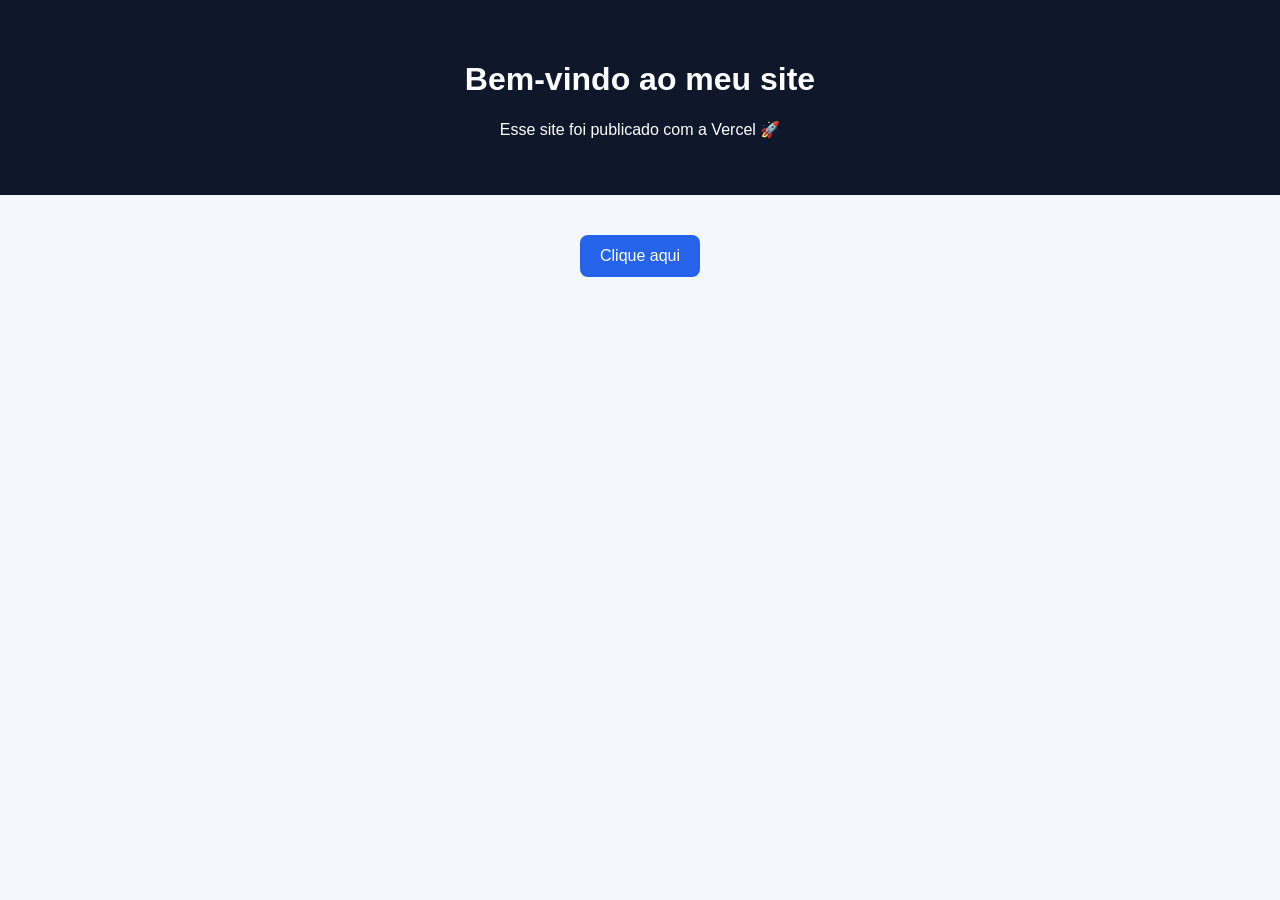
==== index.html @ dd2c1278 "Primeira versão do site" ====
<!DOCTYPE html>  
<html lang="pt-BR">  
<head>  
  <meta charset="UTF-8">  
  <meta name="viewport" content="width=device-width, initial-scale=1.0">  
  <title>Meu Primeiro Site</title>  
  <link rel="stylesheet" href="style.css">  
</head>  
<body>  
  <header>  
    <h1>Bem-vindo ao meu site</h1>  
    <p>Esse site foi publicado com a Vercel 🚀</p>  
  </header>  
  
  <main>  
    <button onclick="mostrarMensagem()">Clique aqui</button>  
    <p id="mensagem"></p>  
  </main>  
  
  <script src="script.js"></script>  
</body>  
</html>
---- style.css ----
body {  
  margin: 0;  
  font-family: Arial, sans-serif;  
  background: #f4f7fb;  
  color: #333;  
  text-align: center;  
}  
  
header {  
  background: #0f172a;  
  color: white;  
  padding: 40px 20px;  
}  
  
main {  
  padding: 40px 20px;  
}  
  
button {  
  background: #2563eb;  
  color: white;  
  border: none;  
  padding: 12px 20px;  
  border-radius: 8px;  
  cursor: pointer;  
  font-size: 16px;  
}  
  
button:hover {  
  background: #1d4ed8;  
}
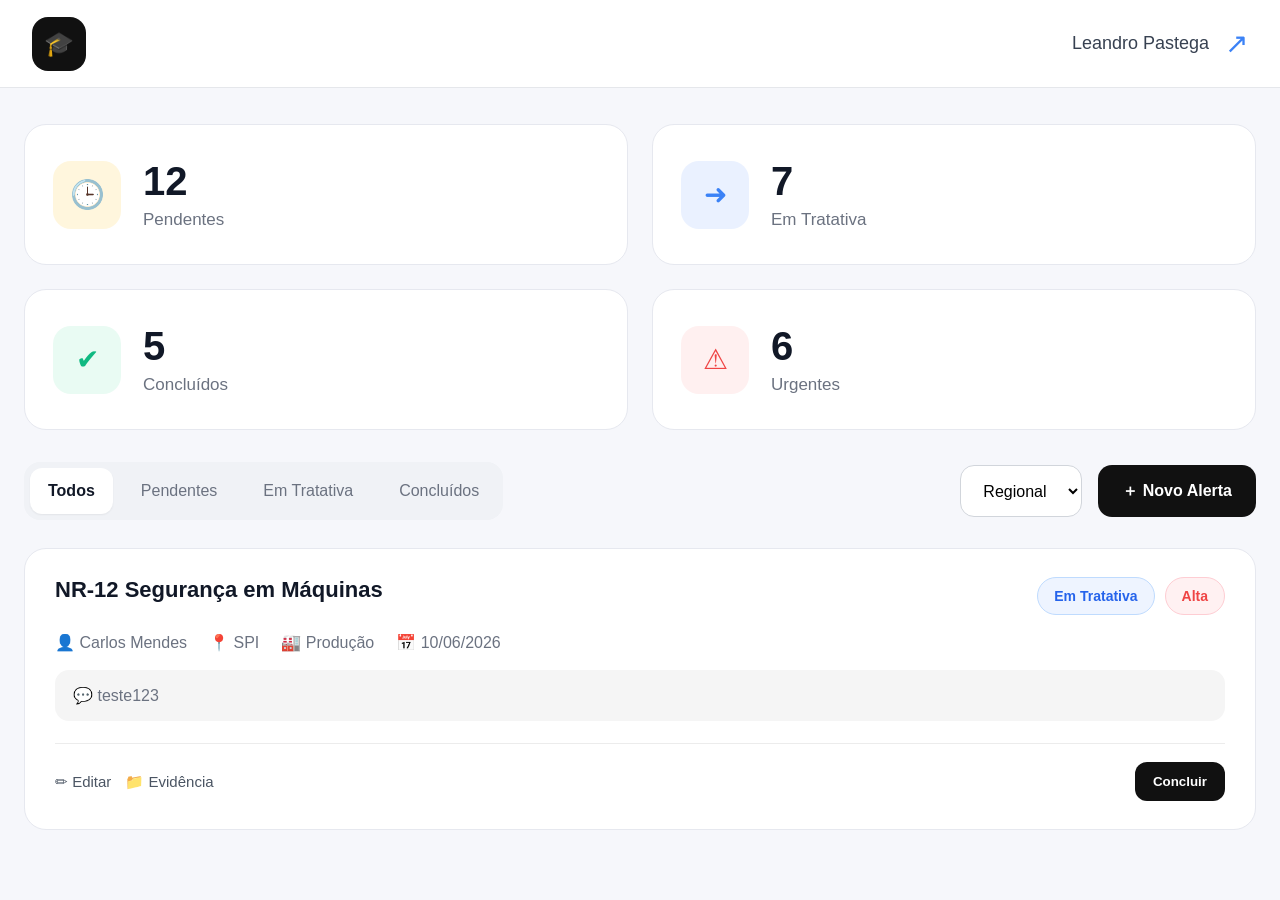
==== commit d4cfcc8a: "novo layout de visualização" ====
--- a/index.html
+++ b/index.html
@@ -3,19 +3,103 @@
 <head>  
   <meta charset="UTF-8">  
   <meta name="viewport" content="width=device-width, initial-scale=1.0">  
-  <title>Meu Primeiro Site</title>  
+  <title>Painel de Alertas</title>  
   <link rel="stylesheet" href="style.css">  
 </head>  
 <body>  
-  <header>  
-    <h1>Bem-vindo ao meu site</h1>  
-    <p>Esse site foi publicado com a Vercel 🚀</p>  
-  </header>  
+  <div class="app">  
+    <header class="topbar">  
+      <div class="logo-area">  
+        <div class="logo">🎓</div>  
+      </div>  
   
-  <main>  
-    <button onclick="mostrarMensagem()">Clique aqui</button>  
-    <p id="mensagem"></p>  
-  </main>  
+      <div class="user-area">  
+        <span>Leandro Pastega</span>  
+        <button class="logout-btn">↗</button>  
+      </div>  
+    </header>  
+  
+    <main class="container">  
+      <section class="summary-grid">  
+        <div class="summary-card">  
+          <div class="icon yellow">🕒</div>  
+          <div>  
+            <h2>12</h2>  
+            <p>Pendentes</p>  
+          </div>  
+        </div>  
+  
+        <div class="summary-card">  
+          <div class="icon blue">➜</div>  
+          <div>  
+            <h2>7</h2>  
+            <p>Em Tratativa</p>  
+          </div>  
+        </div>  
+  
+        <div class="summary-card">  
+          <div class="icon green">✔</div>  
+          <div>  
+            <h2>5</h2>  
+            <p>Concluídos</p>  
+          </div>  
+        </div>  
+  
+        <div class="summary-card">  
+          <div class="icon red">⚠</div>  
+          <div>  
+            <h2>6</h2>  
+            <p>Urgentes</p>  
+          </div>  
+        </div>  
+      </section>  
+  
+      <section class="filters-row">  
+        <div class="tabs">  
+          <button class="tab active">Todos</button>  
+          <button class="tab">Pendentes</button>  
+          <button class="tab">Em Tratativa</button>  
+          <button class="tab">Concluídos</button>  
+        </div>  
+  
+        <div class="actions">  
+          <select class="select">  
+            <option>Regional</option>  
+            <option>SPI</option>  
+            <option>SPO</option>  
+          </select>  
+          <button class="new-alert-btn">＋ Novo Alerta</button>  
+        </div>  
+      </section>  
+  
+      <section class="alert-card">  
+        <div class="alert-header">  
+          <h3>NR-12 Segurança em Máquinas</h3>  
+          <div class="badges">  
+            <span class="badge blue-badge">Em Tratativa</span>  
+            <span class="badge red-badge">Alta</span>  
+          </div>  
+        </div>  
+  
+        <div class="alert-meta">  
+          <span>👤 Carlos Mendes</span>  
+          <span>📍 SPI</span>  
+          <span>🏭 Produção</span>  
+          <span>📅 10/06/2026</span>  
+        </div>  
+  
+        <div class="alert-note">  
+          <span>💬 teste123</span>  
+        </div>  
+  
+        <div class="alert-footer">  
+          <button class="link-btn">✏ Editar</button>  
+          <button class="link-btn">📁 Evidência</button>  
+          <button class="primary-btn">Concluir</button>  
+        </div>  
+      </section>  
+    </main>  
+  </div>  
   
   <script src="script.js"></script>  
 </body>  
--- a/style.css
+++ b/style.css
@@ -1,31 +1,277 @@
+* {  
+  margin: 0;  
+  padding: 0;  
+  box-sizing: border-box;  
+}  
+  
 body {  
-  margin: 0;  
   font-family: Arial, sans-serif;  
-  background: #f4f7fb;  
-  color: #333;  
-  text-align: center;  
-}  
-  
-header {  
-  background: #0f172a;  
-  color: white;  
-  padding: 40px 20px;  
-}  
-  
-main {  
-  padding: 40px 20px;  
-}  
-  
-button {  
-  background: #2563eb;  
-  color: white;  
-  border: none;  
-  padding: 12px 20px;  
-  border-radius: 8px;  
-  cursor: pointer;  
-  font-size: 16px;  
-}  
-  
-button:hover {  
-  background: #1d4ed8;  
+  background: #f6f7fb;  
+  color: #111827;  
+}  
+  
+.app {  
+  min-height: 100vh;  
+}  
+  
+.topbar {  
+  height: 88px;  
+  background: #ffffff;  
+  border-bottom: 1px solid #e5e7eb;  
+  display: flex;  
+  align-items: center;  
+  justify-content: space-between;  
+  padding: 0 32px;  
+}  
+  
+.logo {  
+  width: 54px;  
+  height: 54px;  
+  background: #111111;  
+  color: #fff;  
+  border-radius: 16px;  
+  display: flex;  
+  align-items: center;  
+  justify-content: center;  
+  font-size: 24px;  
+}  
+  
+.user-area {  
+  display: flex;  
+  align-items: center;  
+  gap: 16px;  
+  font-size: 18px;  
+  color: #374151;  
+}  
+  
+.logout-btn {  
+  background: transparent;  
+  border: none;  
+  font-size: 28px;  
+  color: #3b82f6;  
+  cursor: pointer;  
+}  
+  
+.container {  
+  max-width: 1280px;  
+  margin: 36px auto;  
+  padding: 0 24px;  
+}  
+  
+.summary-grid {  
+  display: grid;  
+  grid-template-columns: repeat(2, 1fr);  
+  gap: 24px;  
+  margin-bottom: 32px;  
+}  
+  
+.summary-card {  
+  background: #fff;  
+  border: 1px solid #e6e8ef;  
+  border-radius: 22px;  
+  padding: 34px 28px;  
+  display: flex;  
+  align-items: center;  
+  gap: 22px;  
+  min-height: 130px;  
+}  
+  
+.summary-card h2 {  
+  font-size: 40px;  
+  margin-bottom: 6px;  
+}  
+  
+.summary-card p {  
+  font-size: 17px;  
+  color: #6b7280;  
+}  
+  
+.icon {  
+  width: 68px;  
+  height: 68px;  
+  border-radius: 18px;  
+  display: flex;  
+  align-items: center;  
+  justify-content: center;  
+  font-size: 28px;  
+}  
+  
+.yellow {  
+  background: #fff6dd;  
+  color: #f59e0b;  
+}  
+  
+.blue {  
+  background: #eaf1ff;  
+  color: #3b82f6;  
+}  
+  
+.green {  
+  background: #e9fbf3;  
+  color: #10b981;  
+}  
+  
+.red {  
+  background: #fff0f0;  
+  color: #ef4444;  
+}  
+  
+.filters-row {  
+  display: flex;  
+  align-items: center;  
+  justify-content: space-between;  
+  gap: 20px;  
+  margin-bottom: 28px;  
+  flex-wrap: wrap;  
+}  
+  
+.tabs {  
+  display: flex;  
+  gap: 10px;  
+  background: #f0f2f6;  
+  padding: 6px;  
+  border-radius: 16px;  
+}  
+  
+.tab {  
+  border: none;  
+  background: transparent;  
+  padding: 14px 18px;  
+  border-radius: 12px;  
+  cursor: pointer;  
+  font-size: 16px;  
+  color: #6b7280;  
+}  
+  
+.tab.active {  
+  background: #fff;  
+  color: #111827;  
+  box-shadow: 0 1px 2px rgba(0,0,0,0.06);  
+  font-weight: bold;  
+}  
+  
+.actions {  
+  display: flex;  
+  gap: 16px;  
+  align-items: center;  
+}  
+  
+.select {  
+  height: 52px;  
+  border: 1px solid #d1d5db;  
+  border-radius: 14px;  
+  background: #fff;  
+  padding: 0 18px;  
+  font-size: 16px;  
+}  
+  
+.new-alert-btn {  
+  height: 52px;  
+  background: #111111;  
+  color: #fff;  
+  border: none;  
+  border-radius: 14px;  
+  padding: 0 24px;  
+  font-size: 16px;  
+  font-weight: bold;  
+  cursor: pointer;  
+}  
+  
+.alert-card {  
+  background: #fff;  
+  border: 1px solid #e6e8ef;  
+  border-radius: 22px;  
+  padding: 28px 30px;  
+}  
+  
+.alert-header {  
+  display: flex;  
+  justify-content: space-between;  
+  align-items: flex-start;  
+  gap: 20px;  
+  margin-bottom: 18px;  
+  flex-wrap: wrap;  
+}  
+  
+.alert-header h3 {  
+  font-size: 22px;  
+}  
+  
+.badges {  
+  display: flex;  
+  gap: 10px;  
+  flex-wrap: wrap;  
+}  
+  
+.badge {  
+  padding: 10px 16px;  
+  border-radius: 999px;  
+  font-size: 14px;  
+  font-weight: bold;  
+}  
+  
+.blue-badge {  
+  background: #eef4ff;  
+  color: #2563eb;  
+  border: 1px solid #bfdbfe;  
+}  
+  
+.red-badge {  
+  background: #fff1f2;  
+  color: #ef4444;  
+  border: 1px solid #fecdd3;  
+}  
+  
+.alert-meta {  
+  display: flex;  
+  gap: 22px;  
+  flex-wrap: wrap;  
+  color: #6b7280;  
+  font-size: 16px;  
+  margin-bottom: 18px;  
+}  
+  
+.alert-note {  
+  background: #f5f5f5;  
+  border-radius: 14px;  
+  padding: 16px 18px;  
+  color: #6b7280;  
+  margin-bottom: 22px;  
+}  
+  
+.alert-footer {  
+  border-top: 1px solid #ececec;  
+  padding-top: 18px;  
+  display: flex;  
+  gap: 14px;  
+  flex-wrap: wrap;  
+}  
+  
+.link-btn {  
+  background: transparent;  
+  border: none;  
+  color: #4b5563;  
+  font-size: 15px;  
+  cursor: pointer;  
+}  
+  
+.primary-btn {  
+  margin-left: auto;  
+  background: #111111;  
+  color: #fff;  
+  border: none;  
+  border-radius: 12px;  
+  padding: 12px 18px;  
+  cursor: pointer;  
+  font-weight: bold;  
+}  
+  
+@media (max-width: 900px) {  
+  .summary-grid {  
+    grid-template-columns: 1fr;  
+  }  
+  
+  .primary-btn {  
+    margin-left: 0;  
+  }  
 }
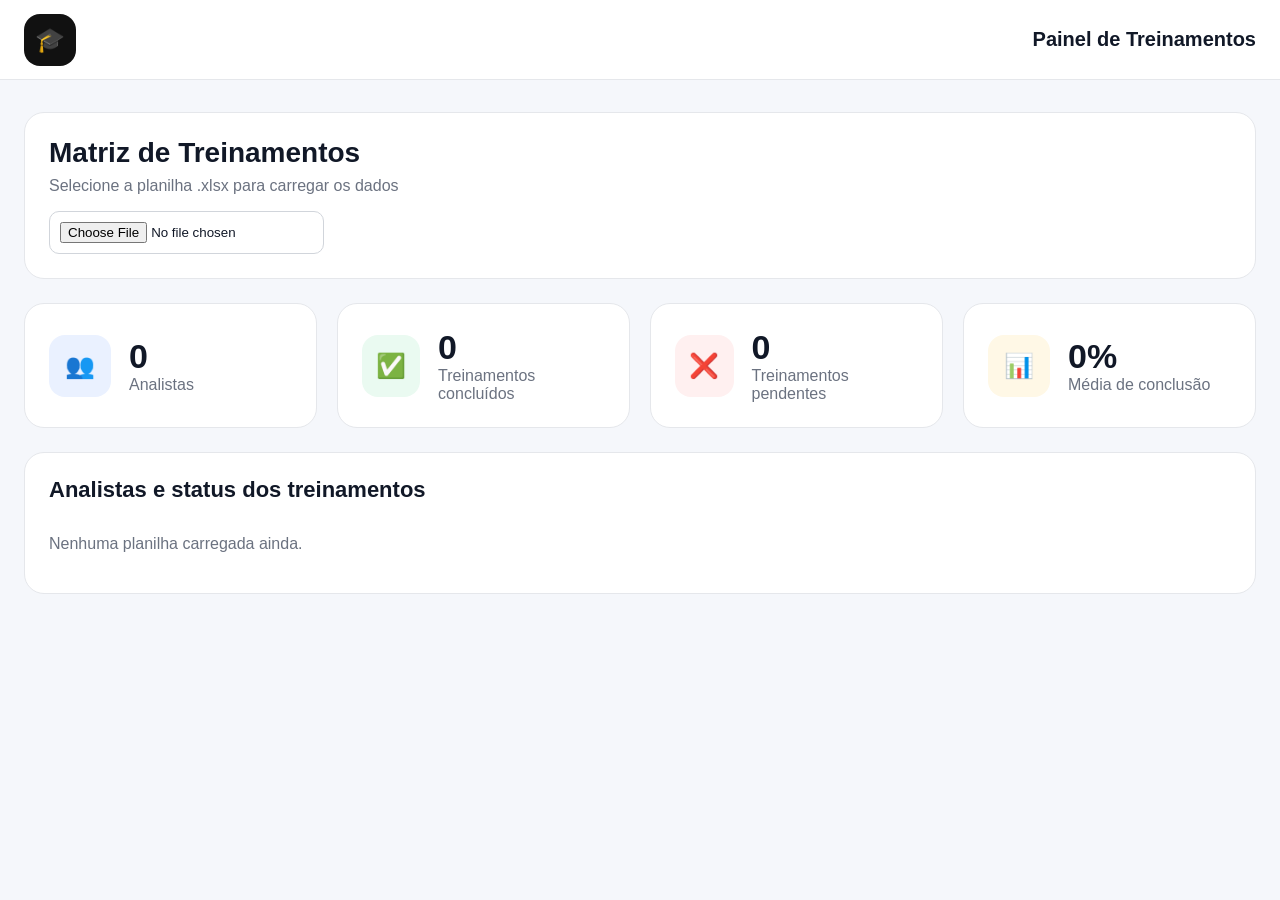
==== commit fcee1d98: "adiciona leitura da matriz de treinamentos" ====
--- a/index.html
+++ b/index.html
@@ -1,101 +1,69 @@
 <!DOCTYPE html>  
 <html lang="pt-BR">  
 <head>  
-  <meta charset="UTF-8">  
-  <meta name="viewport" content="width=device-width, initial-scale=1.0">  
-  <title>Painel de Alertas</title>  
-  <link rel="stylesheet" href="style.css">  
+  <meta charset="UTF-8" />  
+  <meta name="viewport" content="width=device-width, initial-scale=1.0" />  
+  <title>Painel de Treinamentos</title>  
+  <link rel="stylesheet" href="style.css" />  
+  <script src="https://cdn.sheetjs.com/xlsx-0.20.2/package/dist/xlsx.full.min.js"></script>  
 </head>  
 <body>  
   <div class="app">  
     <header class="topbar">  
-      <div class="logo-area">  
-        <div class="logo">🎓</div>  
-      </div>  
-  
+      <div class="logo">🎓</div>  
       <div class="user-area">  
-        <span>Leandro Pastega</span>  
-        <button class="logout-btn">↗</button>  
+        <span>Painel de Treinamentos</span>  
       </div>  
     </header>  
   
     <main class="container">  
+      <section class="upload-box">  
+        <h1>Matriz de Treinamentos</h1>  
+        <p>Selecione a planilha .xlsx para carregar os dados</p>  
+        <input type="file" id="fileInput" accept=".xlsx,.xls" />  
+      </section>  
+  
       <section class="summary-grid">  
         <div class="summary-card">  
-          <div class="icon yellow">🕒</div>  
+          <div class="icon blue">👥</div>  
           <div>  
-            <h2>12</h2>  
-            <p>Pendentes</p>  
+            <h2 id="totalAnalistas">0</h2>  
+            <p>Analistas</p>  
           </div>  
         </div>  
   
         <div class="summary-card">  
-          <div class="icon blue">➜</div>  
+          <div class="icon green">✅</div>  
           <div>  
-            <h2>7</h2>  
-            <p>Em Tratativa</p>  
+            <h2 id="totalConcluidos">0</h2>  
+            <p>Treinamentos concluídos</p>  
           </div>  
         </div>  
   
         <div class="summary-card">  
-          <div class="icon green">✔</div>  
+          <div class="icon red">❌</div>  
           <div>  
-            <h2>5</h2>  
-            <p>Concluídos</p>  
+            <h2 id="totalPendentes">0</h2>  
+            <p>Treinamentos pendentes</p>  
           </div>  
         </div>  
   
         <div class="summary-card">  
-          <div class="icon red">⚠</div>  
+          <div class="icon yellow">📊</div>  
           <div>  
-            <h2>6</h2>  
-            <p>Urgentes</p>  
+            <h2 id="mediaPercentual">0%</h2>  
+            <p>Média de conclusão</p>  
           </div>  
         </div>  
       </section>  
   
-      <section class="filters-row">  
-        <div class="tabs">  
-          <button class="tab active">Todos</button>  
-          <button class="tab">Pendentes</button>  
-          <button class="tab">Em Tratativa</button>  
-          <button class="tab">Concluídos</button>  
+      <section class="table-card">  
+        <div class="table-header">  
+          <h3>Analistas e status dos treinamentos</h3>  
         </div>  
   
-        <div class="actions">  
-          <select class="select">  
-            <option>Regional</option>  
-            <option>SPI</option>  
-            <option>SPO</option>  
-          </select>  
-          <button class="new-alert-btn">＋ Novo Alerta</button>  
-        </div>  
-      </section>  
-  
-      <section class="alert-card">  
-        <div class="alert-header">  
-          <h3>NR-12 Segurança em Máquinas</h3>  
-          <div class="badges">  
-            <span class="badge blue-badge">Em Tratativa</span>  
-            <span class="badge red-badge">Alta</span>  
-          </div>  
-        </div>  
-  
-        <div class="alert-meta">  
-          <span>👤 Carlos Mendes</span>  
-          <span>📍 SPI</span>  
-          <span>🏭 Produção</span>  
-          <span>📅 10/06/2026</span>  
-        </div>  
-  
-        <div class="alert-note">  
-          <span>💬 teste123</span>  
-        </div>  
-  
-        <div class="alert-footer">  
-          <button class="link-btn">✏ Editar</button>  
-          <button class="link-btn">📁 Evidência</button>  
-          <button class="primary-btn">Concluir</button>  
+        <div id="tableContainer" class="table-container">  
+          <p class="placeholder">Nenhuma planilha carregada ainda.</p>  
         </div>  
       </section>  
     </main>  
--- a/style.css
+++ b/style.css
@@ -6,29 +6,99 @@
   
 body {  
   font-family: Arial, sans-serif;  
-  background: #f6f7fb;  
+  background: #f5f7fb;  
   color: #111827;  
 }  
   
-.app {  
-  min-height: 100vh;  
-}  
-  
 .topbar {  
-  height: 88px;  
-  background: #ffffff;  
+  height: 80px;  
+  background: #fff;  
   border-bottom: 1px solid #e5e7eb;  
   display: flex;  
   align-items: center;  
   justify-content: space-between;  
-  padding: 0 32px;  
+  padding: 0 24px;  
 }  
   
 .logo {  
-  width: 54px;  
-  height: 54px;  
-  background: #111111;  
+  width: 52px;  
+  height: 52px;  
+  border-radius: 16px;  
+  background: #111;  
   color: #fff;  
+  display: flex;  
+  align-items: center;  
+  justify-content: center;  
+  font-size: 24px;  
+}  
+  
+.user-area {  
+  font-size: 20px;  
+  font-weight: bold;  
+}  
+  
+.container {  
+  max-width: 1400px;  
+  margin: 32px auto;  
+  padding: 0 24px;  
+}  
+  
+.upload-box,  
+.table-card,  
+.summary-card {  
+  background: #fff;  
+  border: 1px solid #e5e7eb;  
+  border-radius: 20px;  
+}  
+  
+.upload-box {  
+  padding: 24px;  
+  margin-bottom: 24px;  
+}  
+  
+.upload-box h1 {  
+  font-size: 28px;  
+  margin-bottom: 8px;  
+}  
+  
+.upload-box p {  
+  color: #6b7280;  
+  margin-bottom: 16px;  
+}  
+  
+.upload-box input {  
+  padding: 10px;  
+  border: 1px solid #d1d5db;  
+  border-radius: 10px;  
+  background: #fff;  
+}  
+  
+.summary-grid {  
+  display: grid;  
+  grid-template-columns: repeat(4, 1fr);  
+  gap: 20px;  
+  margin-bottom: 24px;  
+}  
+  
+.summary-card {  
+  padding: 24px;  
+  display: flex;  
+  align-items: center;  
+  gap: 18px;  
+  min-height: 120px;  
+}  
+  
+.summary-card h2 {  
+  font-size: 34px;  
+}  
+  
+.summary-card p {  
+  color: #6b7280;  
+}  
+  
+.icon {  
+  width: 62px;  
+  height: 62px;  
   border-radius: 16px;  
   display: flex;  
   align-items: center;  
@@ -36,242 +106,89 @@
   font-size: 24px;  
 }  
   
-.user-area {  
-  display: flex;  
-  align-items: center;  
-  gap: 16px;  
-  font-size: 18px;  
-  color: #374151;  
+.blue { background: #eaf1ff; }  
+.green { background: #eafaf1; }  
+.red { background: #fff0f0; }  
+.yellow { background: #fff8e6; }  
+  
+.table-card {  
+  padding: 24px;  
 }  
   
-.logout-btn {  
-  background: transparent;  
-  border: none;  
-  font-size: 28px;  
-  color: #3b82f6;  
-  cursor: pointer;  
+.table-header {  
+  margin-bottom: 16px;  
 }  
   
-.container {  
-  max-width: 1280px;  
-  margin: 36px auto;  
-  padding: 0 24px;  
+.table-header h3 {  
+  font-size: 22px;  
 }  
   
-.summary-grid {  
-  display: grid;  
-  grid-template-columns: repeat(2, 1fr);  
-  gap: 24px;  
-  margin-bottom: 32px;  
+.table-container {  
+  overflow-x: auto;  
 }  
   
-.summary-card {  
-  background: #fff;  
-  border: 1px solid #e6e8ef;  
-  border-radius: 22px;  
-  padding: 34px 28px;  
-  display: flex;  
-  align-items: center;  
-  gap: 22px;  
-  min-height: 130px;  
+.placeholder {  
+  color: #6b7280;  
+  padding: 16px 0;  
 }  
   
-.summary-card h2 {  
-  font-size: 40px;  
-  margin-bottom: 6px;  
+table {  
+  width: 100%;  
+  border-collapse: collapse;  
+  min-width: 1200px;  
 }  
   
-.summary-card p {  
-  font-size: 17px;  
+th, td {  
+  text-align: left;  
+  padding: 12px;  
+  border-bottom: 1px solid #e5e7eb;  
+  vertical-align: top;  
+}  
+  
+th {  
+  background: #f9fafb;  
+  font-size: 14px;  
+}  
+  
+td {  
+  font-size: 14px;  
+}  
+  
+.badge {  
+  display: inline-block;  
+  padding: 6px 10px;  
+  border-radius: 999px;  
+  font-weight: bold;  
+  font-size: 12px;  
+}  
+  
+.badge-ok {  
+  background: #e8f8ee;  
+  color: #0f9f5f;  
+}  
+  
+.badge-no {  
+  background: #fdecec;  
+  color: #dc2626;  
+}  
+  
+.badge-empty {  
+  background: #f3f4f6;  
   color: #6b7280;  
 }  
   
-.icon {  
-  width: 68px;  
-  height: 68px;  
-  border-radius: 18px;  
-  display: flex;  
-  align-items: center;  
-  justify-content: center;  
-  font-size: 28px;  
-}  
-  
-.yellow {  
-  background: #fff6dd;  
-  color: #f59e0b;  
-}  
-  
-.blue {  
-  background: #eaf1ff;  
-  color: #3b82f6;  
-}  
-  
-.green {  
-  background: #e9fbf3;  
-  color: #10b981;  
-}  
-  
-.red {  
-  background: #fff0f0;  
-  color: #ef4444;  
-}  
-  
-.filters-row {  
-  display: flex;  
-  align-items: center;  
-  justify-content: space-between;  
-  gap: 20px;  
-  margin-bottom: 28px;  
-  flex-wrap: wrap;  
-}  
-  
-.tabs {  
-  display: flex;  
-  gap: 10px;  
-  background: #f0f2f6;  
-  padding: 6px;  
-  border-radius: 16px;  
-}  
-  
-.tab {  
-  border: none;  
-  background: transparent;  
-  padding: 14px 18px;  
-  border-radius: 12px;  
-  cursor: pointer;  
-  font-size: 16px;  
-  color: #6b7280;  
-}  
-  
-.tab.active {  
-  background: #fff;  
-  color: #111827;  
-  box-shadow: 0 1px 2px rgba(0,0,0,0.06);  
+.percent {  
   font-weight: bold;  
 }  
   
-.actions {  
-  display: flex;  
-  gap: 16px;  
-  align-items: center;  
+@media (max-width: 1100px) {  
+  .summary-grid {  
+    grid-template-columns: repeat(2, 1fr);  
+  }  
 }  
   
-.select {  
-  height: 52px;  
-  border: 1px solid #d1d5db;  
-  border-radius: 14px;  
-  background: #fff;  
-  padding: 0 18px;  
-  font-size: 16px;  
-}  
-  
-.new-alert-btn {  
-  height: 52px;  
-  background: #111111;  
-  color: #fff;  
-  border: none;  
-  border-radius: 14px;  
-  padding: 0 24px;  
-  font-size: 16px;  
-  font-weight: bold;  
-  cursor: pointer;  
-}  
-  
-.alert-card {  
-  background: #fff;  
-  border: 1px solid #e6e8ef;  
-  border-radius: 22px;  
-  padding: 28px 30px;  
-}  
-  
-.alert-header {  
-  display: flex;  
-  justify-content: space-between;  
-  align-items: flex-start;  
-  gap: 20px;  
-  margin-bottom: 18px;  
-  flex-wrap: wrap;  
-}  
-  
-.alert-header h3 {  
-  font-size: 22px;  
-}  
-  
-.badges {  
-  display: flex;  
-  gap: 10px;  
-  flex-wrap: wrap;  
-}  
-  
-.badge {  
-  padding: 10px 16px;  
-  border-radius: 999px;  
-  font-size: 14px;  
-  font-weight: bold;  
-}  
-  
-.blue-badge {  
-  background: #eef4ff;  
-  color: #2563eb;  
-  border: 1px solid #bfdbfe;  
-}  
-  
-.red-badge {  
-  background: #fff1f2;  
-  color: #ef4444;  
-  border: 1px solid #fecdd3;  
-}  
-  
-.alert-meta {  
-  display: flex;  
-  gap: 22px;  
-  flex-wrap: wrap;  
-  color: #6b7280;  
-  font-size: 16px;  
-  margin-bottom: 18px;  
-}  
-  
-.alert-note {  
-  background: #f5f5f5;  
-  border-radius: 14px;  
-  padding: 16px 18px;  
-  color: #6b7280;  
-  margin-bottom: 22px;  
-}  
-  
-.alert-footer {  
-  border-top: 1px solid #ececec;  
-  padding-top: 18px;  
-  display: flex;  
-  gap: 14px;  
-  flex-wrap: wrap;  
-}  
-  
-.link-btn {  
-  background: transparent;  
-  border: none;  
-  color: #4b5563;  
-  font-size: 15px;  
-  cursor: pointer;  
-}  
-  
-.primary-btn {  
-  margin-left: auto;  
-  background: #111111;  
-  color: #fff;  
-  border: none;  
-  border-radius: 12px;  
-  padding: 12px 18px;  
-  cursor: pointer;  
-  font-weight: bold;  
-}  
-  
-@media (max-width: 900px) {  
+@media (max-width: 700px) {  
   .summary-grid {  
     grid-template-columns: 1fr;  
   }  
-  
-  .primary-btn {  
-    margin-left: 0;  
-  }  
 }
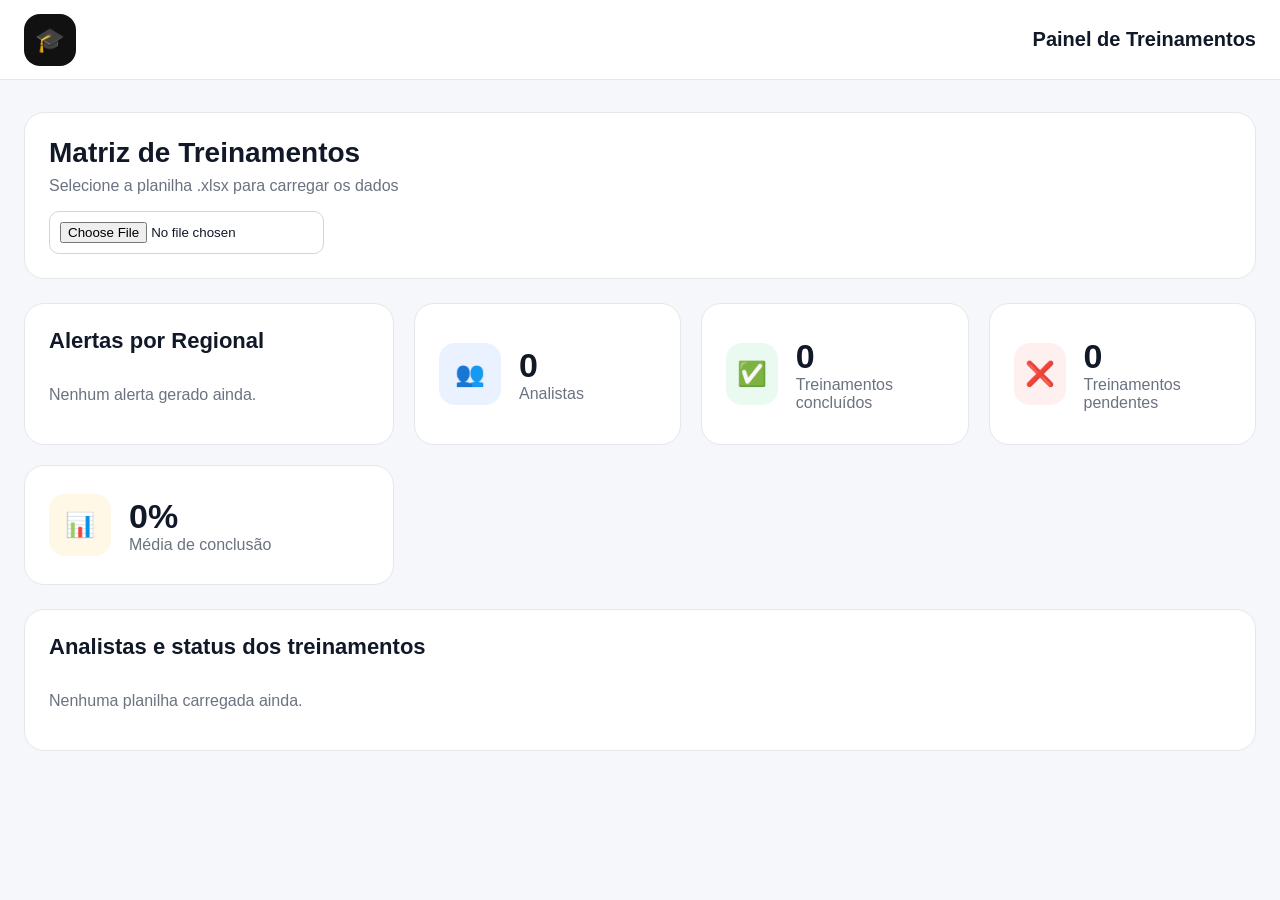
==== commit e4387b40: "adiciona alertas por regional" ====
--- a/index.html
+++ b/index.html
@@ -23,7 +23,14 @@
         <input type="file" id="fileInput" accept=".xlsx,.xls" />  
       </section>  
   
-      <section class="summary-grid">  
+      <section class="summary-grid">  <section class="table-card">  
+  <div class="table-header">  
+    <h3>Alertas por Regional</h3>  
+  </div>  
+  <div id="alertsContainer" class="alerts-grid">  
+    <p class="placeholder">Nenhum alerta gerado ainda.</p>  
+  </div>  
+</section>
         <div class="summary-card">  
           <div class="icon blue">👥</div>  
           <div>  
--- a/style.css
+++ b/style.css
@@ -191,4 +191,44 @@
   .summary-grid {  
     grid-template-columns: 1fr;  
   }  
+}.alerts-grid {  
+  display: grid;  
+  grid-template-columns: repeat(auto-fit, minmax(320px, 1fr));  
+  gap: 16px;  
+}  
+  
+.alert-card {  
+  border: 1px solid #f3d1d1;  
+  background: #fff7f7;  
+  border-radius: 18px;  
+  padding: 18px;  
+}  
+  
+.alert-card h4 {  
+  font-size: 20px;  
+  margin-bottom: 10px;  
+  color: #b91c1c;  
+}  
+  
+.alert-meta {  
+  display: flex;  
+  flex-direction: column;  
+  gap: 6px;  
+  color: #374151;  
+  margin-bottom: 12px;  
+}  
+  
+.alert-trainings {  
+  display: flex;  
+  flex-wrap: wrap;  
+  gap: 8px;  
+}  
+  
+.training-pill {  
+  background: #fee2e2;  
+  color: #b91c1c;  
+  border-radius: 999px;  
+  padding: 6px 10px;  
+  font-size: 12px;  
+  font-weight: bold;  
 }
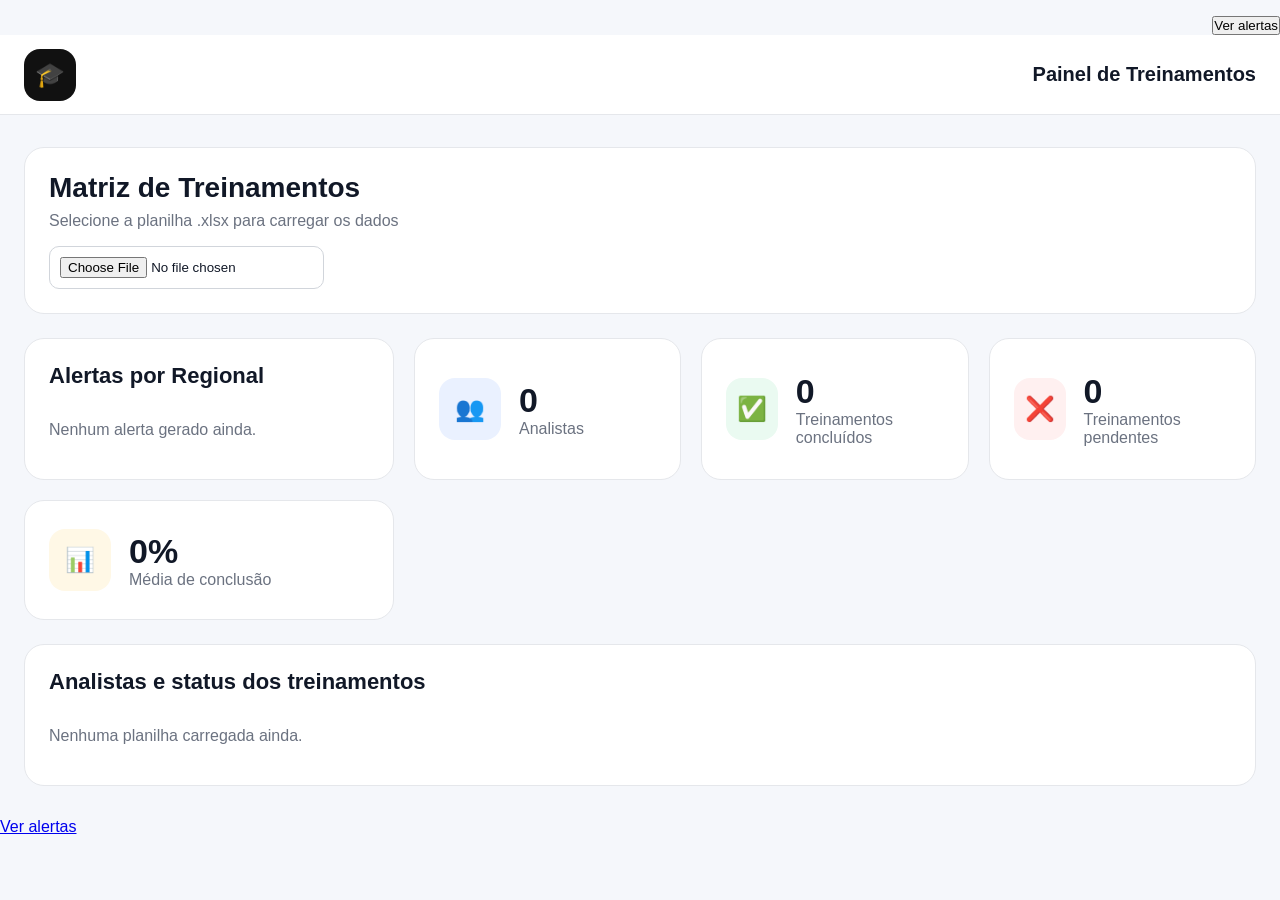
==== commit 77772ab4: "cria pagina separada de alertas" ====
--- a/index.html
+++ b/index.html
@@ -3,7 +3,9 @@
 <head>  
   <meta charset="UTF-8" />  
   <meta name="viewport" content="width=device-width, initial-scale=1.0" />  
-  <title>Painel de Treinamentos</title>  
+  <title>Painel de Treinamentos</title>  <div class="page-actions">  
+  <button id="openAlertsBtn" class="new-alert-btn">Ver alertas</button>  
+</div>
   <link rel="stylesheet" href="style.css" />  
   <script src="https://cdn.sheetjs.com/xlsx-0.20.2/package/dist/xlsx.full.min.js"></script>  
 </head>  
@@ -78,4 +80,4 @@
   
   <script src="script.js"></script>  
 </body>  
-</html>+</html><a href="alertas.html">Ver alertas</a>
--- a/style.css
+++ b/style.css
@@ -231,4 +231,8 @@
   padding: 6px 10px;  
   font-size: 12px;  
   font-weight: bold;  
+}.page-actions {  
+  display: flex;  
+  justify-content: flex-end;  
+  margin-top: 16px;  
 }
